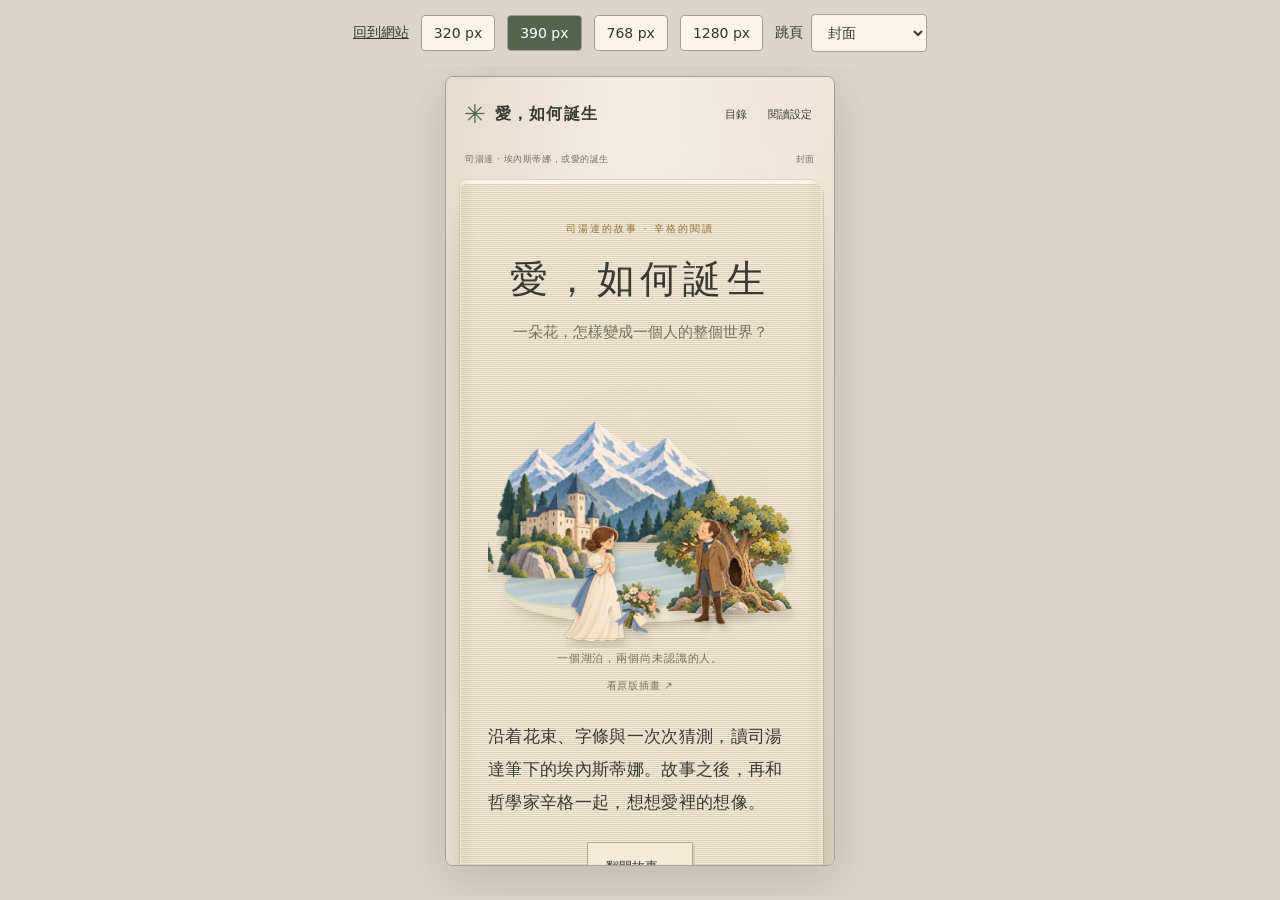
==== preview.html @ 37a9f4c3 "Rebuild Stendhal as a layered paper storybook with revised Singer commentary Restore narrative chron" ====
<!doctype html><html lang="zh-Hant"><head><meta charset="utf-8"><meta name="viewport" content="width=device-width,initial-scale=1"><meta name="robots" content="noindex"><title>故事書 · 響應式預覽</title><style>*{box-sizing:border-box}body{margin:0;background:#dad5cb;color:#34392f;font:14px system-ui,sans-serif}header{display:flex;gap:12px;align-items:center;justify-content:center;flex-wrap:wrap;padding:14px}button,select{font:inherit;padding:9px 12px;color:inherit;background:#faf5e8;border:1px solid #a99f8b;border-radius:4px}button[aria-pressed=true]{background:#52654c;color:white}main{display:flex;justify-content:center;overflow:auto;padding:10px 16px 30px}iframe{height:800px;max-height:calc(100vh - 110px);flex-shrink:0;border:1px solid #a99f8b;box-shadow:0 15px 50px #51473030;border-radius:8px;background:#f1eadc}a{color:inherit}label{display:flex;gap:8px;align-items:center}p{text-align:center;font-size:12px;color:#626451}</style></head><body><header><a href="index.html">回到網站</a><button data-width="320" aria-pressed="false">320 px</button><button data-width="390" aria-pressed="true">390 px</button><button data-width="768" aria-pressed="false">768 px</button><button data-width="1280" aria-pressed="false">1280 px</button><label>跳頁<select id="page"><option value="cover">封面</option><option value="rose">白玫瑰</option><option value="jewels">第一次結晶</option><option value="his-beginning">拿走花束</option><option value="doorway">門外有人</option><option value="ending">結尾</option><option value="reflection">讀前筆記</option><option value="candor">辛格的批評</option><option value="questions">讀後筆記</option></select></label></header><main><iframe id="preview" title="故事書預覽" src="index.html#cover" width="390"></iframe></main><script>const frame=document.getElementById('preview');document.querySelectorAll('[data-width]').forEach(button=>button.addEventListener('click',()=>{frame.width=button.dataset.width;document.querySelectorAll('[data-width]').forEach(b=>b.setAttribute('aria-pressed',String(b===button)));}));document.getElementById('page').addEventListener('change',e=>{frame.src='index.html#'+e.target.value;});</script></body></html>
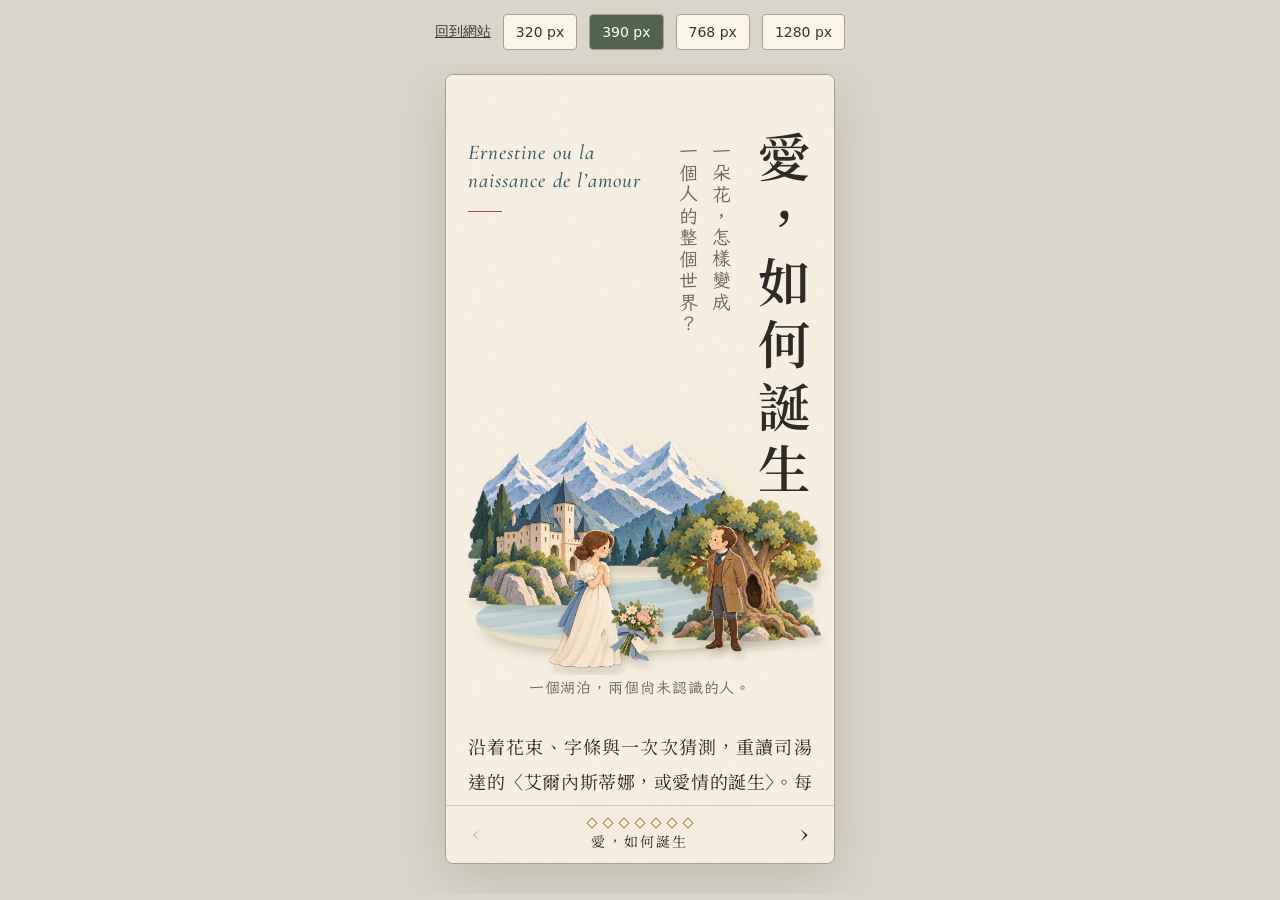
==== commit 57710eec: "Rebuild as a mobile-first reader with the text in content/book.md Text and site are now separate: th" ====
--- a/preview.html
+++ b/preview.html
@@ -1 +1 @@
-<!doctype html><html lang="zh-Hant"><head><meta charset="utf-8"><meta name="viewport" content="width=device-width,initial-scale=1"><meta name="robots" content="noindex"><title>故事書 · 響應式預覽</title><style>*{box-sizing:border-box}body{margin:0;background:#dad5cb;color:#34392f;font:14px system-ui,sans-serif}header{display:flex;gap:12px;align-items:center;justify-content:center;flex-wrap:wrap;padding:14px}button,select{font:inherit;padding:9px 12px;color:inherit;background:#faf5e8;border:1px solid #a99f8b;border-radius:4px}button[aria-pressed=true]{background:#52654c;color:white}main{display:flex;justify-content:center;overflow:auto;padding:10px 16px 30px}iframe{height:800px;max-height:calc(100vh - 110px);flex-shrink:0;border:1px solid #a99f8b;box-shadow:0 15px 50px #51473030;border-radius:8px;background:#f1eadc}a{color:inherit}label{display:flex;gap:8px;align-items:center}p{text-align:center;font-size:12px;color:#626451}</style></head><body><header><a href="index.html">回到網站</a><button data-width="320" aria-pressed="false">320 px</button><button data-width="390" aria-pressed="true">390 px</button><button data-width="768" aria-pressed="false">768 px</button><button data-width="1280" aria-pressed="false">1280 px</button><label>跳頁<select id="page"><option value="cover">封面</option><option value="rose">白玫瑰</option><option value="jewels">第一次結晶</option><option value="his-beginning">拿走花束</option><option value="doorway">門外有人</option><option value="ending">結尾</option><option value="reflection">讀前筆記</option><option value="candor">辛格的批評</option><option value="questions">讀後筆記</option></select></label></header><main><iframe id="preview" title="故事書預覽" src="index.html#cover" width="390"></iframe></main><script>const frame=document.getElementById('preview');document.querySelectorAll('[data-width]').forEach(button=>button.addEventListener('click',()=>{frame.width=button.dataset.width;document.querySelectorAll('[data-width]').forEach(b=>b.setAttribute('aria-pressed',String(b===button)));}));document.getElementById('page').addEventListener('change',e=>{frame.src='index.html#'+e.target.value;});</script></body></html>
+<!doctype html><html lang="zh-Hant"><head><meta charset="utf-8"><meta name="viewport" content="width=device-width,initial-scale=1"><meta name="robots" content="noindex"><title>故事書 · 響應式預覽</title><style>*{box-sizing:border-box}body{margin:0;background:#dad5cb;color:#34392f;font:14px system-ui,sans-serif}header{display:flex;gap:12px;align-items:center;justify-content:center;flex-wrap:wrap;padding:14px}button,select{font:inherit;padding:9px 12px;color:inherit;background:#faf5e8;border:1px solid #a99f8b;border-radius:4px}button[aria-pressed=true]{background:#52654c;color:white}main{display:flex;justify-content:center;overflow:auto;padding:10px 16px 30px}iframe{height:800px;max-height:calc(100vh - 110px);flex-shrink:0;border:1px solid #a99f8b;box-shadow:0 15px 50px #51473030;border-radius:8px;background:#f1eadc}a{color:inherit}label{display:flex;gap:8px;align-items:center}p{text-align:center;font-size:12px;color:#626451}</style></head><body><header><a href="index.html">回到網站</a><button data-width="320" aria-pressed="false">320 px</button><button data-width="390" aria-pressed="true">390 px</button><button data-width="768" aria-pressed="false">768 px</button><button data-width="1280" aria-pressed="false">1280 px</button></header><main><iframe id="preview" title="故事書預覽" src="index.html" width="390"></iframe></main><script>const frame=document.getElementById('preview');document.querySelectorAll('[data-width]').forEach(button=>button.addEventListener('click',()=>{frame.width=button.dataset.width;document.querySelectorAll('[data-width]').forEach(b=>b.setAttribute('aria-pressed',String(b===button)));}));</script></body></html>
